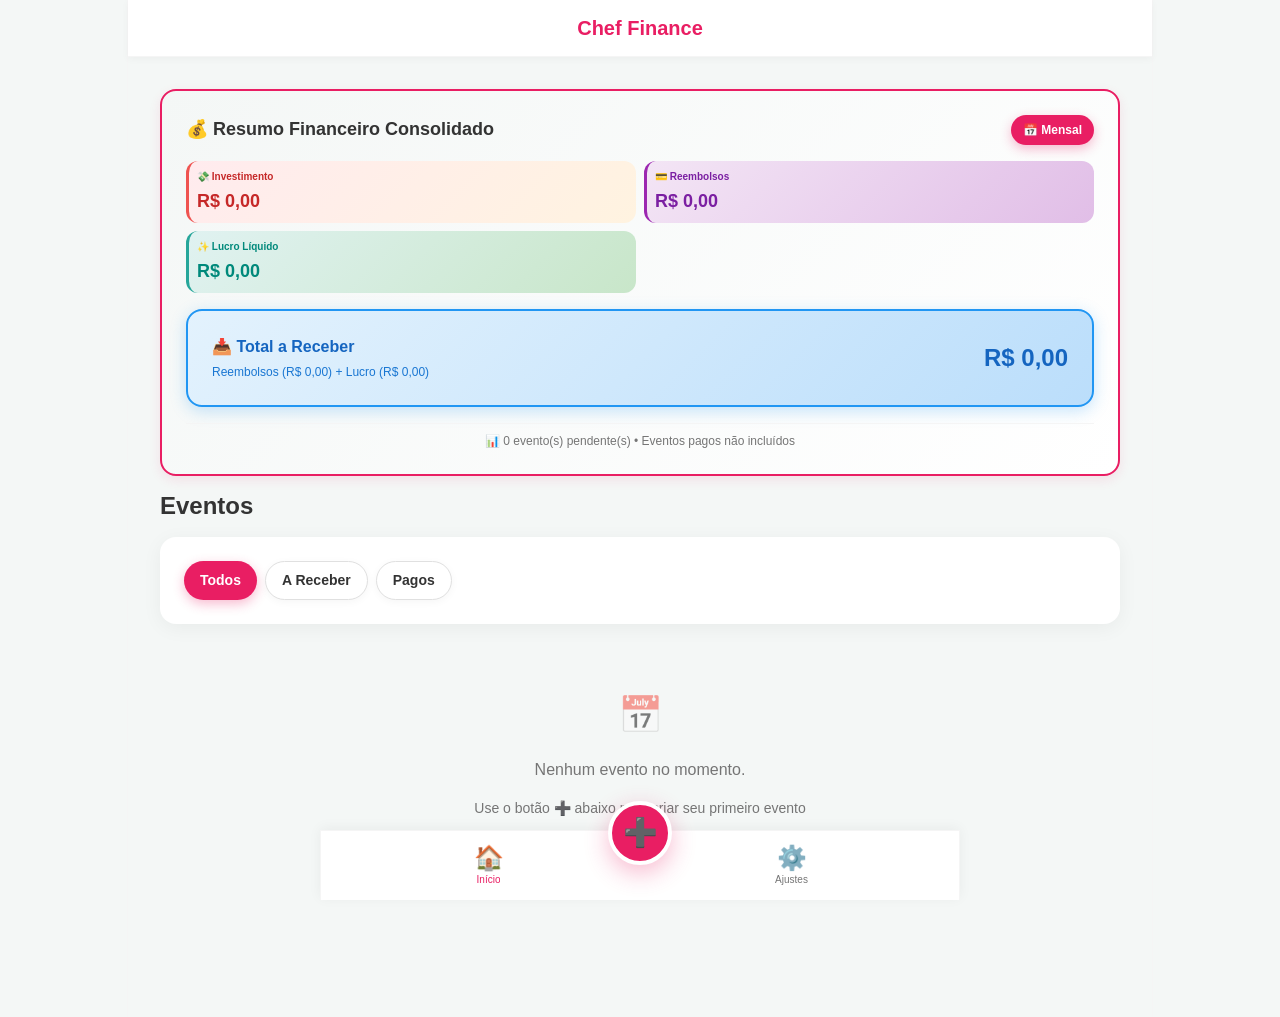
==== index.html @ d916081c "first commit" ====
<!DOCTYPE html>
<html lang="pt-BR">
<head>
    <meta charset="UTF-8">
    <meta name="viewport" content="width=device-width, initial-scale=1.0">
    <meta name="description" content="Chef Finance - Gestão Financeira de Eventos Culinários">
    <!-- Theme Color - Cor da barra do navegador (Chrome, Edge, etc) -->
    <meta name="theme-color" content="#E91E63" media="(prefers-color-scheme: light)">
    <meta name="theme-color" content="#E91E63" media="(prefers-color-scheme: dark)">
    
    <!-- Apple Mobile Web App -->
    <meta name="apple-mobile-web-app-capable" content="yes">
    <meta name="mobile-web-app-capable" content="yes">
    <meta name="apple-mobile-web-app-status-bar-style" content="black-translucent">
    <meta name="apple-mobile-web-app-title" content="Chef Finance">
    
    <!-- Windows Tile Color -->
    <meta name="msapplication-TileColor" content="#E91E63">
    <meta name="msapplication-navbutton-color" content="#E91E63">
    <title>Chef Finance</title>
    
    <!-- Manifest PWA -->
    <link rel="manifest" href="manifest.json?v=2">
    
    <!-- Ícones para iOS -->
    <link rel="apple-touch-icon" href="icon-192.png?v=2">
    
    <!-- Ícone padrão -->
    <link rel="icon" type="image/png" sizes="192x192" href="icon-192.png?v=2">
    <link rel="icon" type="image/png" sizes="512x512" href="icon-512.png?v=2">
    
    <link rel="stylesheet" href="src/presentation/styles/main.css">
</head>
<body>
    <div class="app-container">
        <header class="app-header">
            <h1>Chef Finance</h1>
        </header>

        <main class="app-main">
            <div id="dashboard-content" class="tab-content active"></div>
            <div id="event-detail-content" class="tab-content"></div>
            <div id="settings-content" class="tab-content"></div>
            <div id="monthly-report-content" class="tab-content"></div>
        </main>

        <!-- Bottom Navigation Bar -->
        <nav class="bottom-nav">
            <button class="bottom-nav-item active" data-view="dashboard" aria-label="Início">
                <span class="bottom-nav-item-icon">🏠</span>
                <span class="bottom-nav-item-label">Início</span>
            </button>
            <button class="fab" id="fab-new-event" aria-label="Novo Evento">
                ➕
            </button>
            <button class="bottom-nav-item" data-view="settings" aria-label="Ajustes">
                <span class="bottom-nav-item-icon">⚙️</span>
                <span class="bottom-nav-item-label">Ajustes</span>
            </button>
        </nav>
    </div>

    <!-- Handler Global de Erros (ANTES de tudo) -->
    <script>
      // ============================================
      // BLOQUEIO COMPLETO DE ALERTS NATIVOS
      // ============================================
      // Override do alert nativo ANTES de qualquer coisa
      const originalAlert = window.alert;
      window.alert = function(message) {
        const errorMsg = String(message || 'Erro desconhecido');
        console.warn('⚠️ alert() bloqueado:', errorMsg);
        
        // Tenta usar toast se disponível
        if (window.toast && typeof window.toast.error === 'function') {
          window.toast.error(errorMsg);
        } else {
          console.error('Erro (toast não disponível):', errorMsg);
          // Se toast não estiver disponível, cria um toast manual simples
          setTimeout(() => {
            if (window.toast && typeof window.toast.error === 'function') {
              window.toast.error(errorMsg);
            }
          }, 500);
        }
        
        // NUNCA chama originalAlert - bloqueia completamente
        return undefined;
      };
      
      // ============================================
      // HANDLER GLOBAL DE ERROS
      // ============================================
      // Handler global de erros para evitar alerts nativos
      // Registrado ANTES de qualquer código para capturar todos os erros
      window.addEventListener('error', function(event) {
        event.preventDefault();
        event.stopPropagation();
        event.stopImmediatePropagation();
        
        // Captura diferentes tipos de mensagens de erro
        let errorMsg = 'Erro desconhecido';
        if (event.error) {
          if (event.error.message) {
            errorMsg = event.error.message;
          } else if (typeof event.error === 'string') {
            errorMsg = event.error;
          } else {
            errorMsg = String(event.error);
          }
        } else if (event.message) {
          errorMsg = event.message;
        }
        
        console.error('❌ Erro global capturado:', errorMsg, {
          error: event.error,
          message: event.message,
          filename: event.filename,
          lineno: event.lineno,
          colno: event.colno,
          stack: event.error?.stack
        });
        
        // NUNCA usar alert - sempre usar toast ou console
        if (window.toast && typeof window.toast.error === 'function') {
          window.toast.error('Erro: ' + errorMsg);
        } else {
          console.error('Erro (toast não disponível ainda):', errorMsg);
          // Aguarda um pouco e tenta novamente
          setTimeout(() => {
            if (window.toast && typeof window.toast.error === 'function') {
              window.toast.error('Erro: ' + errorMsg);
            }
          }, 500);
        }
        
        return false; // Previne comportamento padrão
      }, true); // true = captura na fase de captura (antes de outros handlers)
      
      // Handler para promessas rejeitadas não tratadas
      window.addEventListener('unhandledrejection', function(event) {
        event.preventDefault();
        
        let errorMsg = 'Erro em promessa não tratada';
        if (event.reason) {
          if (event.reason.message) {
            errorMsg = event.reason.message;
          } else if (typeof event.reason === 'string') {
            errorMsg = event.reason;
          } else {
            errorMsg = String(event.reason);
          }
        }
        
        console.error('❌ Promessa rejeitada não tratada:', errorMsg, event.reason);
        
        // NUNCA usar alert - sempre usar toast ou console
        if (window.toast && typeof window.toast.error === 'function') {
          window.toast.error('Erro: ' + errorMsg);
        } else {
          console.error('Erro (toast não disponível ainda):', errorMsg);
          // Aguarda um pouco e tenta novamente
          setTimeout(() => {
            if (window.toast && typeof window.toast.error === 'function') {
              window.toast.error('Erro: ' + errorMsg);
            }
          }, 500);
        }
      });
      
      // Proteção adicional: intercepta qualquer tentativa de usar alert
      Object.defineProperty(window, 'alert', {
        value: window.alert,
        writable: false,
        configurable: false
      });
    </script>
    
    <!-- Domain Layer -->
    <script type="module" src="src/main.js"></script>
</body>
</html>
---- src/presentation/styles/main.css ----
/**
 * Estilos Principais - Chef Finance
 * Importa todos os estilos
 */

@import './variables.css';
@import './base.css';
@import './components.css';
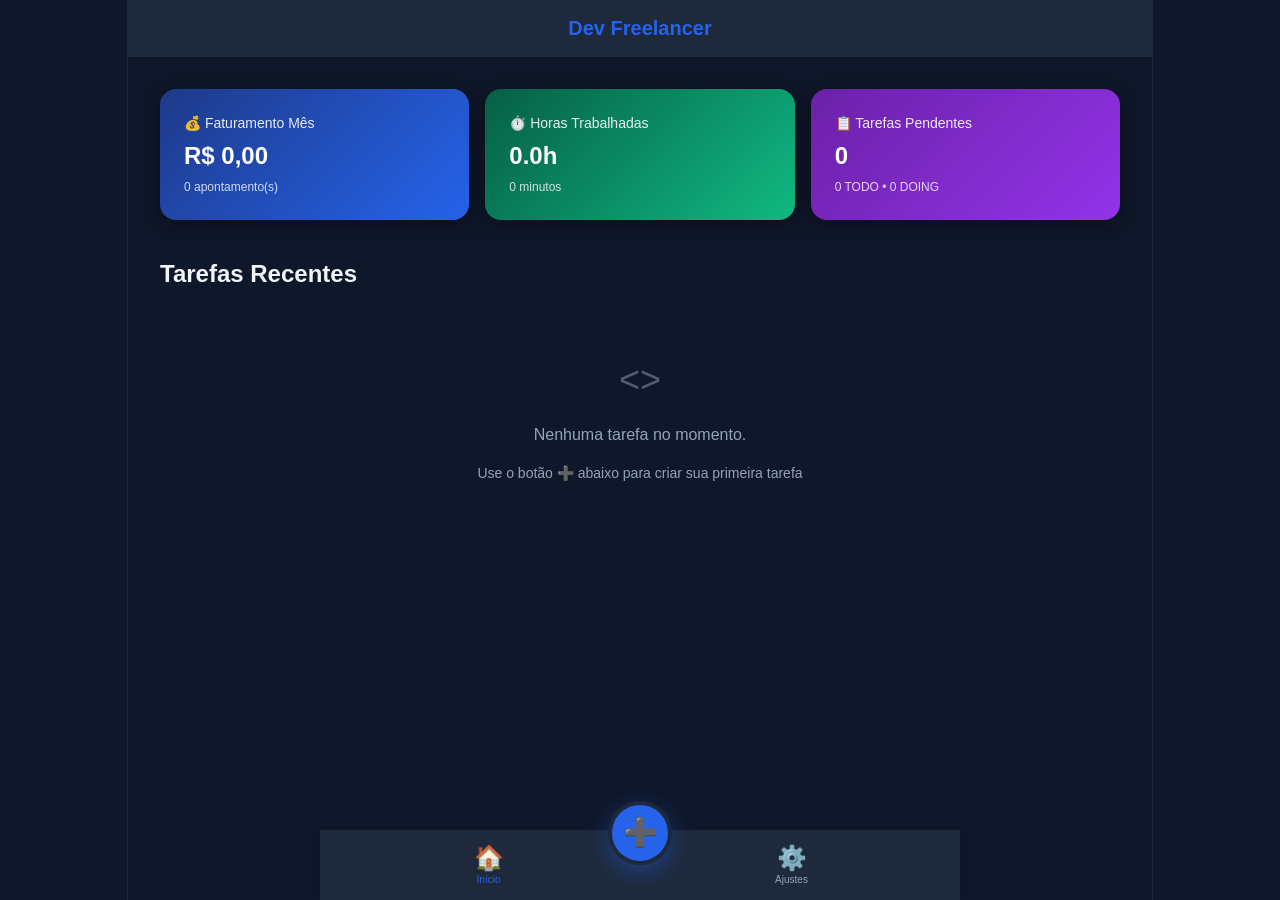
==== commit ddd7c1e9: "Refactor application from Chef Finance to Dev Freelancer, updating domain entities, use cases, and p" ====
--- a/index.html
+++ b/index.html
@@ -3,21 +3,21 @@
 <head>
     <meta charset="UTF-8">
     <meta name="viewport" content="width=device-width, initial-scale=1.0">
-    <meta name="description" content="Chef Finance - Gestão Financeira de Eventos Culinários">
+    <meta name="description" content="Dev Freelancer - Gestão de Tarefas e Apontamento de Horas para Desenvolvedores Freelancers">
     <!-- Theme Color - Cor da barra do navegador (Chrome, Edge, etc) -->
-    <meta name="theme-color" content="#E91E63" media="(prefers-color-scheme: light)">
-    <meta name="theme-color" content="#E91E63" media="(prefers-color-scheme: dark)">
+    <meta name="theme-color" content="#2563EB" media="(prefers-color-scheme: light)">
+    <meta name="theme-color" content="#2563EB" media="(prefers-color-scheme: dark)">
     
     <!-- Apple Mobile Web App -->
     <meta name="apple-mobile-web-app-capable" content="yes">
     <meta name="mobile-web-app-capable" content="yes">
     <meta name="apple-mobile-web-app-status-bar-style" content="black-translucent">
-    <meta name="apple-mobile-web-app-title" content="Chef Finance">
+    <meta name="apple-mobile-web-app-title" content="Dev Freelancer">
     
     <!-- Windows Tile Color -->
-    <meta name="msapplication-TileColor" content="#E91E63">
-    <meta name="msapplication-navbutton-color" content="#E91E63">
-    <title>Chef Finance</title>
+    <meta name="msapplication-TileColor" content="#2563EB">
+    <meta name="msapplication-navbutton-color" content="#2563EB">
+    <title>Dev Freelancer</title>
     
     <!-- Manifest PWA -->
     <link rel="manifest" href="manifest.json?v=2">
@@ -34,7 +34,7 @@
 <body>
     <div class="app-container">
         <header class="app-header">
-            <h1>Chef Finance</h1>
+            <h1>Dev Freelancer</h1>
         </header>
 
         <main class="app-main">
@@ -50,7 +50,7 @@
                 <span class="bottom-nav-item-icon">🏠</span>
                 <span class="bottom-nav-item-label">Início</span>
             </button>
-            <button class="fab" id="fab-new-event" aria-label="Novo Evento">
+            <button class="fab" id="fab-new-task" aria-label="Nova Tarefa">
                 ➕
             </button>
             <button class="bottom-nav-item" data-view="settings" aria-label="Ajustes">
--- a/src/presentation/styles/main.css
+++ b/src/presentation/styles/main.css
@@ -1,5 +1,5 @@
 /**
- * Estilos Principais - Chef Finance
+ * Estilos Principais - Dev Freelancer
  * Importa todos os estilos
  */
 
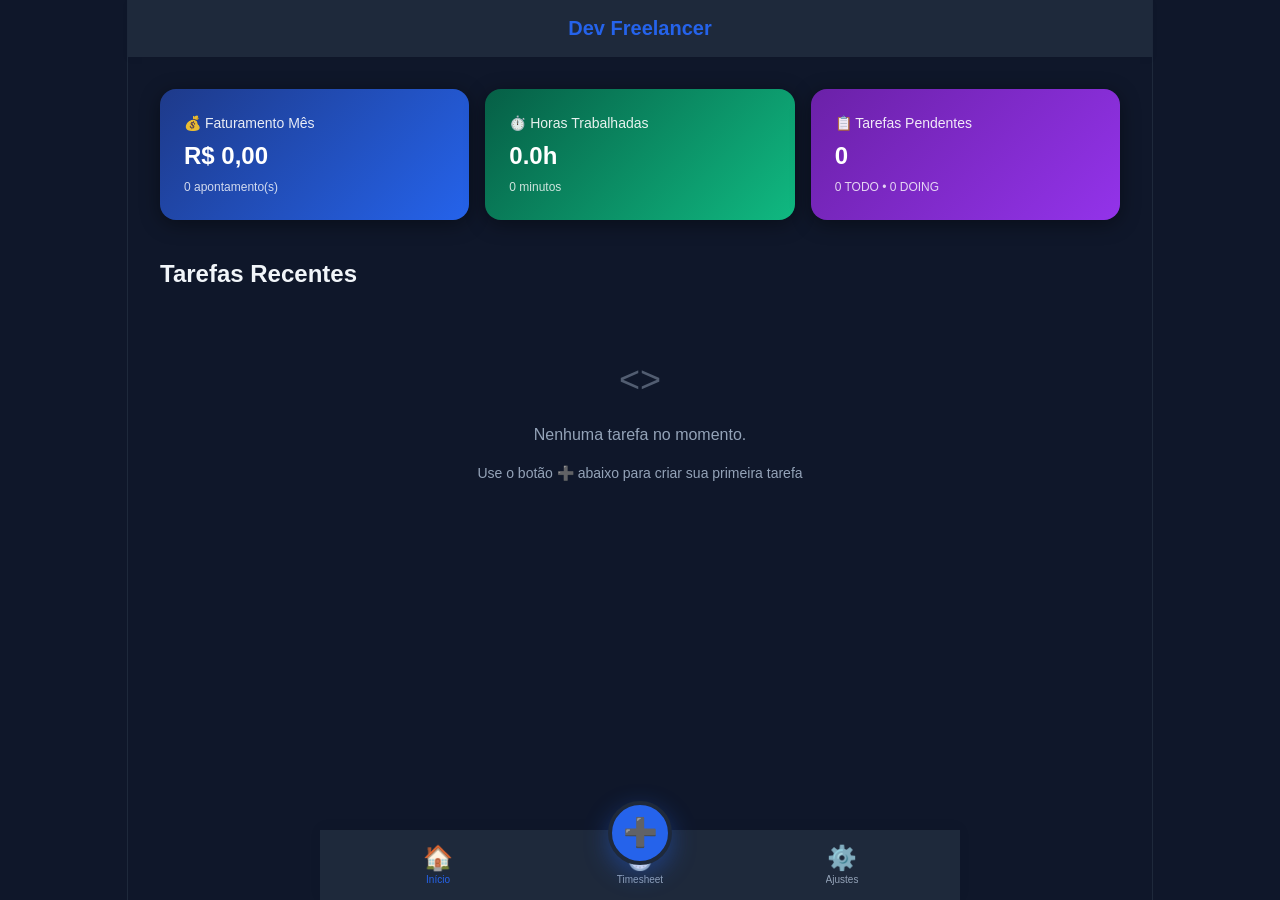
==== commit 417fe395: "Implement Timesheet navigation button in index.html and update application layer to reflect new task" ====
--- a/index.html
+++ b/index.html
@@ -49,6 +49,10 @@
             <button class="bottom-nav-item active" data-view="dashboard" aria-label="Início">
                 <span class="bottom-nav-item-icon">🏠</span>
                 <span class="bottom-nav-item-label">Início</span>
+            </button>
+            <button class="bottom-nav-item" data-view="timesheet" aria-label="Timesheet">
+                <span class="bottom-nav-item-icon">⏱️</span>
+                <span class="bottom-nav-item-label">Timesheet</span>
             </button>
             <button class="fab" id="fab-new-task" aria-label="Nova Tarefa">
                 ➕
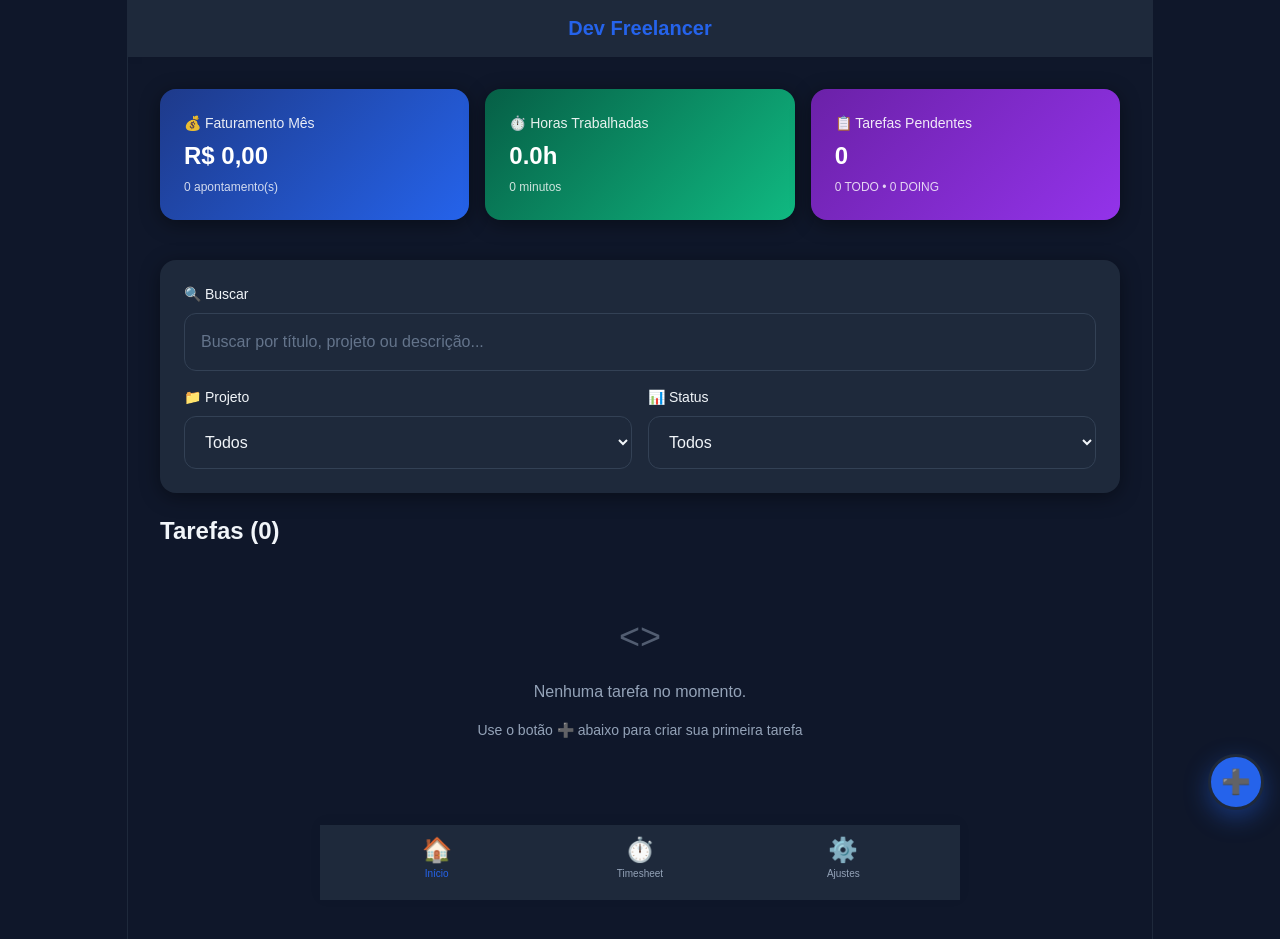
==== commit 292c1e42: "Refactor application to align with Dev Freelancer branding, updating HTML titles, styles, and JavaSc" ====
--- a/index.html
+++ b/index.html
@@ -2,7 +2,7 @@
 <html lang="pt-BR">
 <head>
     <meta charset="UTF-8">
-    <meta name="viewport" content="width=device-width, initial-scale=1.0">
+    <meta name="viewport" content="width=device-width, initial-scale=1.0, viewport-fit=cover">
     <meta name="description" content="Dev Freelancer - Gestão de Tarefas e Apontamento de Horas para Desenvolvedores Freelancers">
     <!-- Theme Color - Cor da barra do navegador (Chrome, Edge, etc) -->
     <meta name="theme-color" content="#2563EB" media="(prefers-color-scheme: light)">
@@ -54,14 +54,16 @@
                 <span class="bottom-nav-item-icon">⏱️</span>
                 <span class="bottom-nav-item-label">Timesheet</span>
             </button>
-            <button class="fab" id="fab-new-task" aria-label="Nova Tarefa">
-                ➕
-            </button>
             <button class="bottom-nav-item" data-view="settings" aria-label="Ajustes">
                 <span class="bottom-nav-item-icon">⚙️</span>
                 <span class="bottom-nav-item-label">Ajustes</span>
             </button>
         </nav>
+        
+        <!-- FAB separado da navegação -->
+        <button class="fab" id="fab-new-task" aria-label="Nova Tarefa">
+            ➕
+        </button>
     </div>
 
     <!-- Handler Global de Erros (ANTES de tudo) -->
